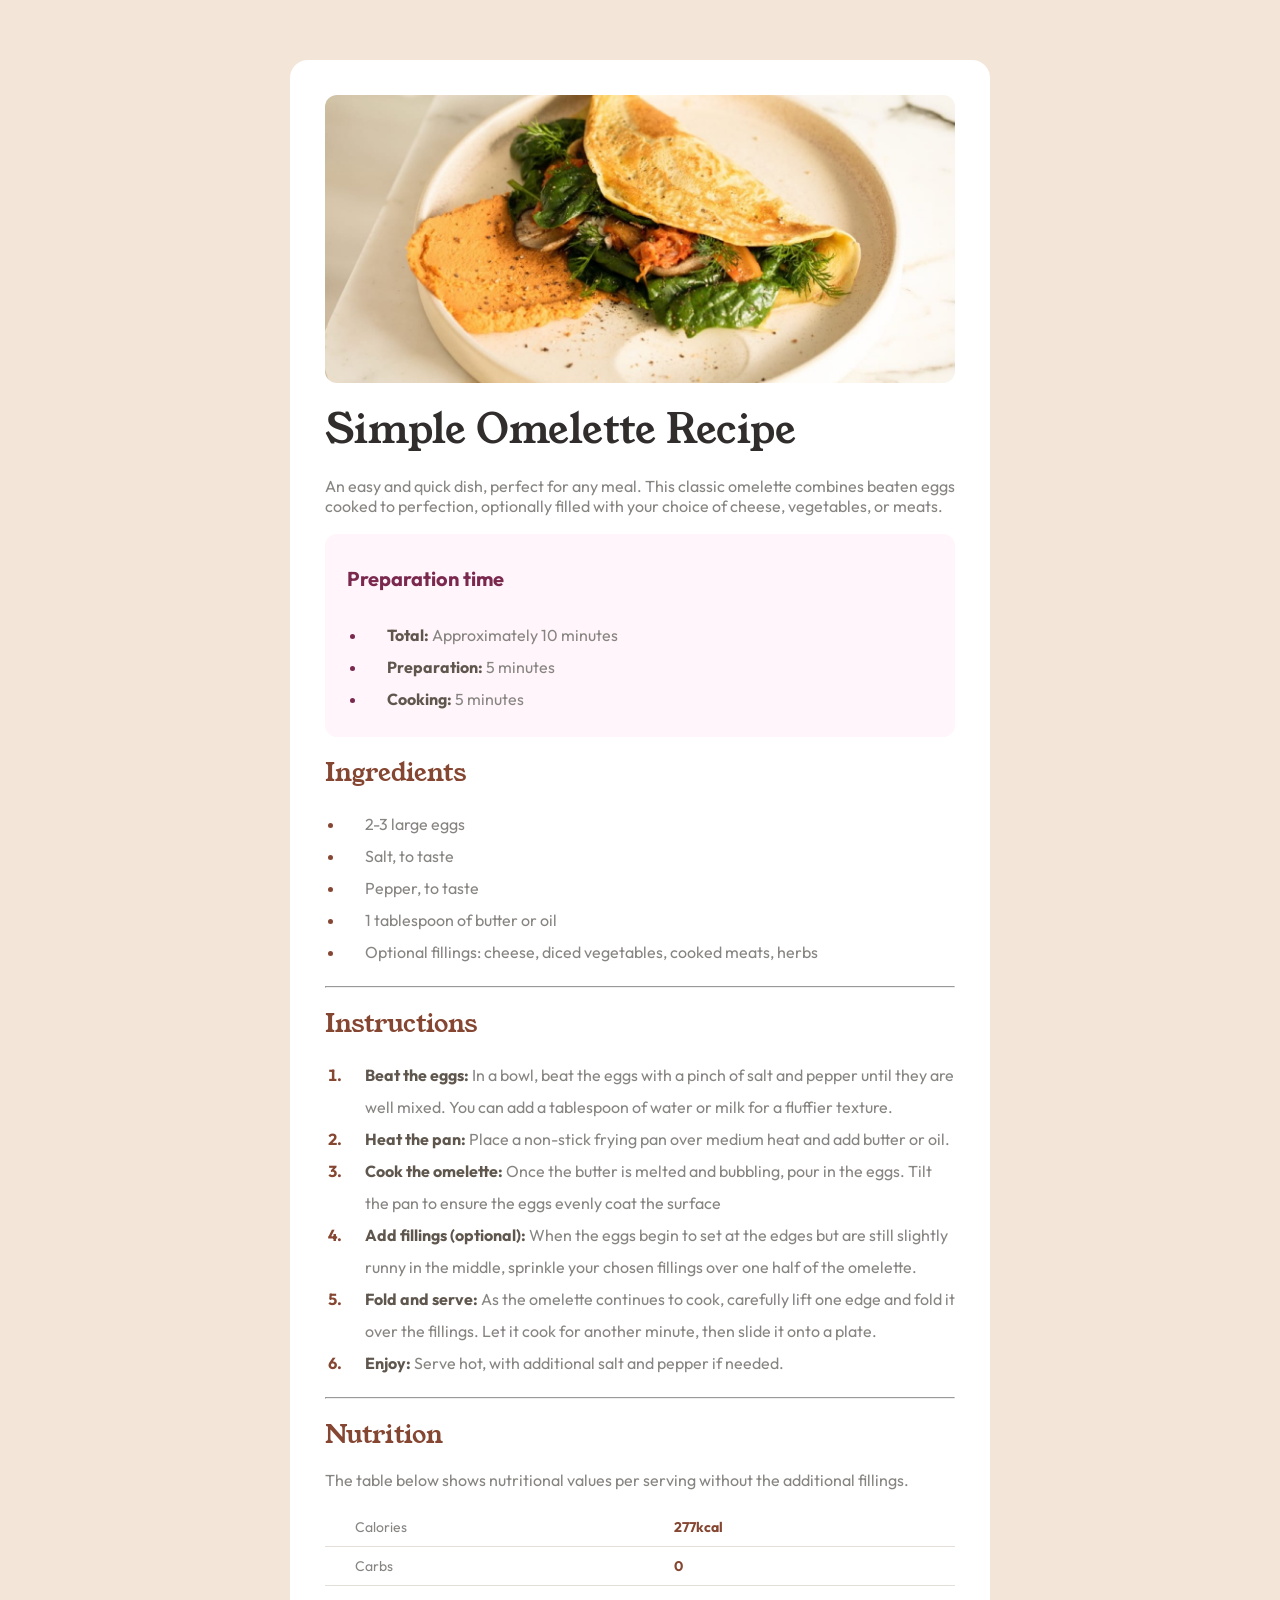
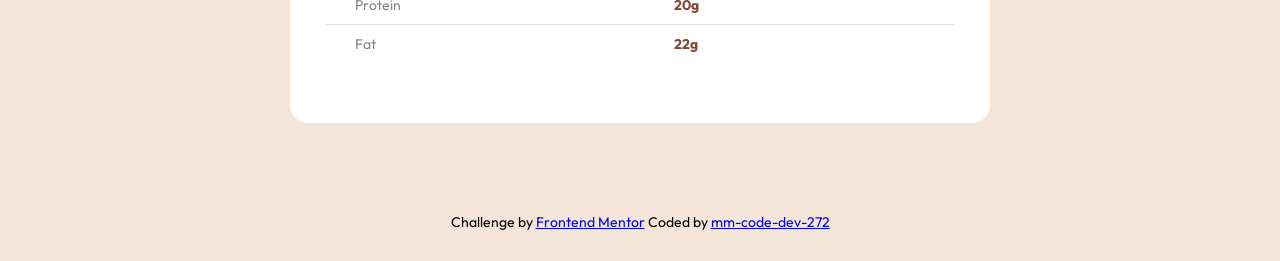
==== 05-recipe-page/recipe-page.html @ 6819e922 "Add new solution" ====
<!DOCTYPE html>
<html lang="en">

<head>
    <meta charset="UTF-8">
    <meta name="viewport" content="width=device-width, initial-scale=1.0">
    <title>Recipe Page</title>
    <link rel="stylesheet" href="styles.css">
    <link rel="icon" href="images/favicon-32x32.png">

    <link rel="preconnect" href="https://fonts.googleapis.com">
    <link rel="preconnect" href="https://fonts.gstatic.com" crossorigin>
    <link href="https://fonts.googleapis.com/css2?family=Young+Serif&display=swap" rel="stylesheet">

    <link rel="preconnect" href="https://fonts.googleapis.com">
    <link rel="preconnect" href="https://fonts.gstatic.com" crossorigin>
    <link href="https://fonts.googleapis.com/css2?family=Outfit:wght@100..900&display=swap" rel="stylesheet">
</head>

<body>
    <main class="container">
        <img class="recipe-image" src="images/image-omelette.jpeg" alt="omelette picture">
        <div class="recipe-title-div">
            <h1 class="recipe-title">Simple Omelette Recipe</h1>
            <p>
                An easy and quick dish, perfect for any meal. This classic omelette combines beaten eggs cooked
                to perfection, optionally filled with your choice of cheese, vegetables, or meats.</p>
        </div>

        <div class="prep-time-div">
            <h3 class="prep-title">Preparation time</h3>
            <ul>
                <li><span style="font-weight: bold;">Total:</span> Approximately 10 minutes</li>
                <li><span style="font-weight: bold;">Preparation:</span> 5 minutes</li>
                <li><span style="font-weight: bold;">Cooking:</span> 5 minutes</li>
            </ul>
        </div>

        <div class="Ingredients">
            <h3 class="titles">Ingredients</h3>
            <ul>
                <li>2-3 large eggs</li>
                <li>Salt, to taste</li>
                <li>Pepper, to taste</li>
                <li>1 tablespoon of butter or oil</li>
                <li>Optional fillings: cheese, diced vegetables, cooked meats, herbs</li>
            </ul>
        </div>

        <hr>

        <div class="Instructions">
            <h3 class="titles">Instructions</h3>
            <ol>
                <li><span style="font-weight: bold;">Beat the eggs:</span>
                    In a bowl, beat the eggs with a pinch of salt and pepper until they are well mixed.
                    You can add a tablespoon of water or milk for a fluffier texture.
                </li>
                <li>
                    <span style="font-weight: bold;">Heat the pan:</span> Place a non-stick frying pan over medium heat
                    and
                    add butter or oil.
                </li>
                <li>
                    <span style="font-weight: bold;">Cook the omelette:</span> Once the butter is melted and bubbling,
                    pour
                    in the eggs.
                    Tilt the pan to ensure the eggs evenly coat the surface
                </li>
                <li>
                    <span style="font-weight: bold;">Add fillings (optional):</span> When the eggs begin to set at the
                    edges
                    but are still slightly
                    runny in the
                    middle, sprinkle your chosen fillings over one half of the omelette.
                </li>
                <li><span style="font-weight: bold;">Fold and serve:</span>
                    As the omelette continues to cook, carefully lift one edge and fold it over the
                    fillings. Let it cook for another minute, then slide it onto a plate.
                </li>
                <li>
                    <span style="font-weight: bold;">Enjoy:</span> Serve hot, with additional salt and pepper if needed.
                </li>
            </ol>
        </div>

        <hr>

        <div class="nutrition">
            <h3 class="titles">Nutrition</h3>
            <p>The table below shows nutritional values per serving without the additional fillings.</p>
            <table>
                <tr>
                    <th>Calories</th>
                    <td>277kcal</td>
                </tr>
                <tr>
                    <th>Carbs</th>
                    <td>0</td>
                </tr>
                <tr>
                    <th>Protein</th>
                    <td>20g</td>
                </tr>
                <tr>
                    <th>Fat</th>
                    <td>22g</td>
                </tr>
            </table>
        </div>

    </main>

    <footer class="attribution">
        Challenge by <a href="https://www.frontendmentor.io?ref=challenge">Frontend Mentor</a>
        Coded by <a href="https://github.com/mm-code-dev272">mm-code-dev-272</a>
    </footer>
</body>

</html>
---- 05-recipe-page/styles.css ----
:root {
    --White: hsl(0, 0%, 100%);

    --Stone100: hsl(30, 54%, 90%);
    --Stone150: hsl(30, 18%, 87%);
    --Stone600: hsl(30, 10%, 34%);
    --Stone900: hsl(24, 5%, 18%);

    --txt-color: hsl(36, 2%, 52%);

    --Brown800: hsl(14, 45%, 36%);

    --Rose800: hsl(332, 51%, 32%);
    --Rose50: hsl(330, 100%, 98%);

    /* (paragraph) */
    --Font-size: 16px;
}

* {
    margin: 0;
    padding: 0;
    box-sizing: border-box;
}

html {
    font-size: 62.5%;
    /* 1rem=10px */
}

body {
    background-color: var(--Stone100);
    display: grid;
    place-items: center;
    font-family: 'Outfit', sans-serif;
}

p {
    font-size: var(--Font-size);
    color: var(--txt-color);
}

span {
    color: var(--Stone600);
}

li {
    padding-inline-start: 2rem;
    font-size: var(--Font-size);
    color: var(--txt-color);
}

ul,
ol {
    line-height: 1.8;
    padding-left: 2rem;
}

.prep-time-div li::marker {
    color: var(--Rose800) !important;
}

.Ingredients li::marker {
    color: var(--Brown800) !important;
}

ol li::marker {
    color: var(--Brown800) !important;
    font-weight: bold;
}

hr {
    color: var(--Stone100) !important;
    margin: 0 2.5rem;
}

.container>div {
    margin: 0 2.5rem;
    display: flex;
    flex-direction: column;
    gap: 1.8rem;
}

.container {
    display: flex;
    flex-direction: column;
    justify-content: left;
    gap: 1.8rem;
    background-color: var(--White);
    max-width: 70rem;

}

.recipe-image {
    width: 100%;
}

.recipe-title {
    font-family: 'Young Serif', sans-serif !important;
    font-weight: 400;
    font-size: 3.5rem;
    color: var(--Stone900);
}

.prep-time-div {
    background-color: var(--Rose50);
    padding: 2.2rem;
    border-radius: 1.2rem;
}

.prep-title {
    color: var(--Rose800);
    font-size: 2rem;
}

.titles {
    font-family: 'Young Serif', sans-serif !important;
    font-weight: 400;
    font-size: 2.5rem;
    color: var(--Brown800);
}

table {
    width: 100%;
    line-height: 2;
    border-collapse: collapse;
}

th,
td {
    text-align: left;
    font-size: 1.4rem;
    border: none;
    border-bottom: 0.1rem solid var(--Stone150);
    padding: 0.5rem 3rem;
}

tr:last-child th {
    border-bottom: none;
}

tr:last-child td {
    border-bottom: none;
}

th {
    font-weight: 400;
    color: var(--txt-color);
}

td {
    font-weight: 700;
    color: var(--Brown800);
}

.nutrition {
    margin-bottom: 2.5rem !important;
}

.attribution {
    display: flex;
    flex-direction: column;
    align-items: center;
    font-size: 1.4rem;
    font-weight: 400;
    margin: 3rem 0;
}

@media(min-width : 767px) {

    ul,
    ol {
        line-height: 2;
        padding-left: 2rem;
    }

    hr {
        color: var(--Stone100) !important;
        margin: 0;
    }

    .container>div {
        margin: 0;
        display: flex;
        flex-direction: column;
        gap: 1.8rem;
    }

    .container {
        display: flex;
        flex-direction: column;
        justify-content: left;
        gap: 1.8rem;
        background-color: var(--White);
        border-radius: 1.8rem;
        padding: 3.5rem;
        max-width: 70rem;
        margin: 6rem 0;
    }

    .recipe-image {
        border-radius: 1.2rem;
        width: 100%;
    }

    .recipe-title {
        font-family: 'Young Serif', sans-serif !important;
        font-weight: 400;
        font-size: 4rem;
        color: var(--Stone900);
    }

    .prep-title {
        color: var(--Rose800);
        font-size: 2rem;
        padding: 1rem 0;
    }

    .nutrition {
        margin-bottom: 0;
    }

    .attribution {
        display: block;
        font-size: 1.4rem;
        font-weight: 400;
        margin: 3rem;
    }
}
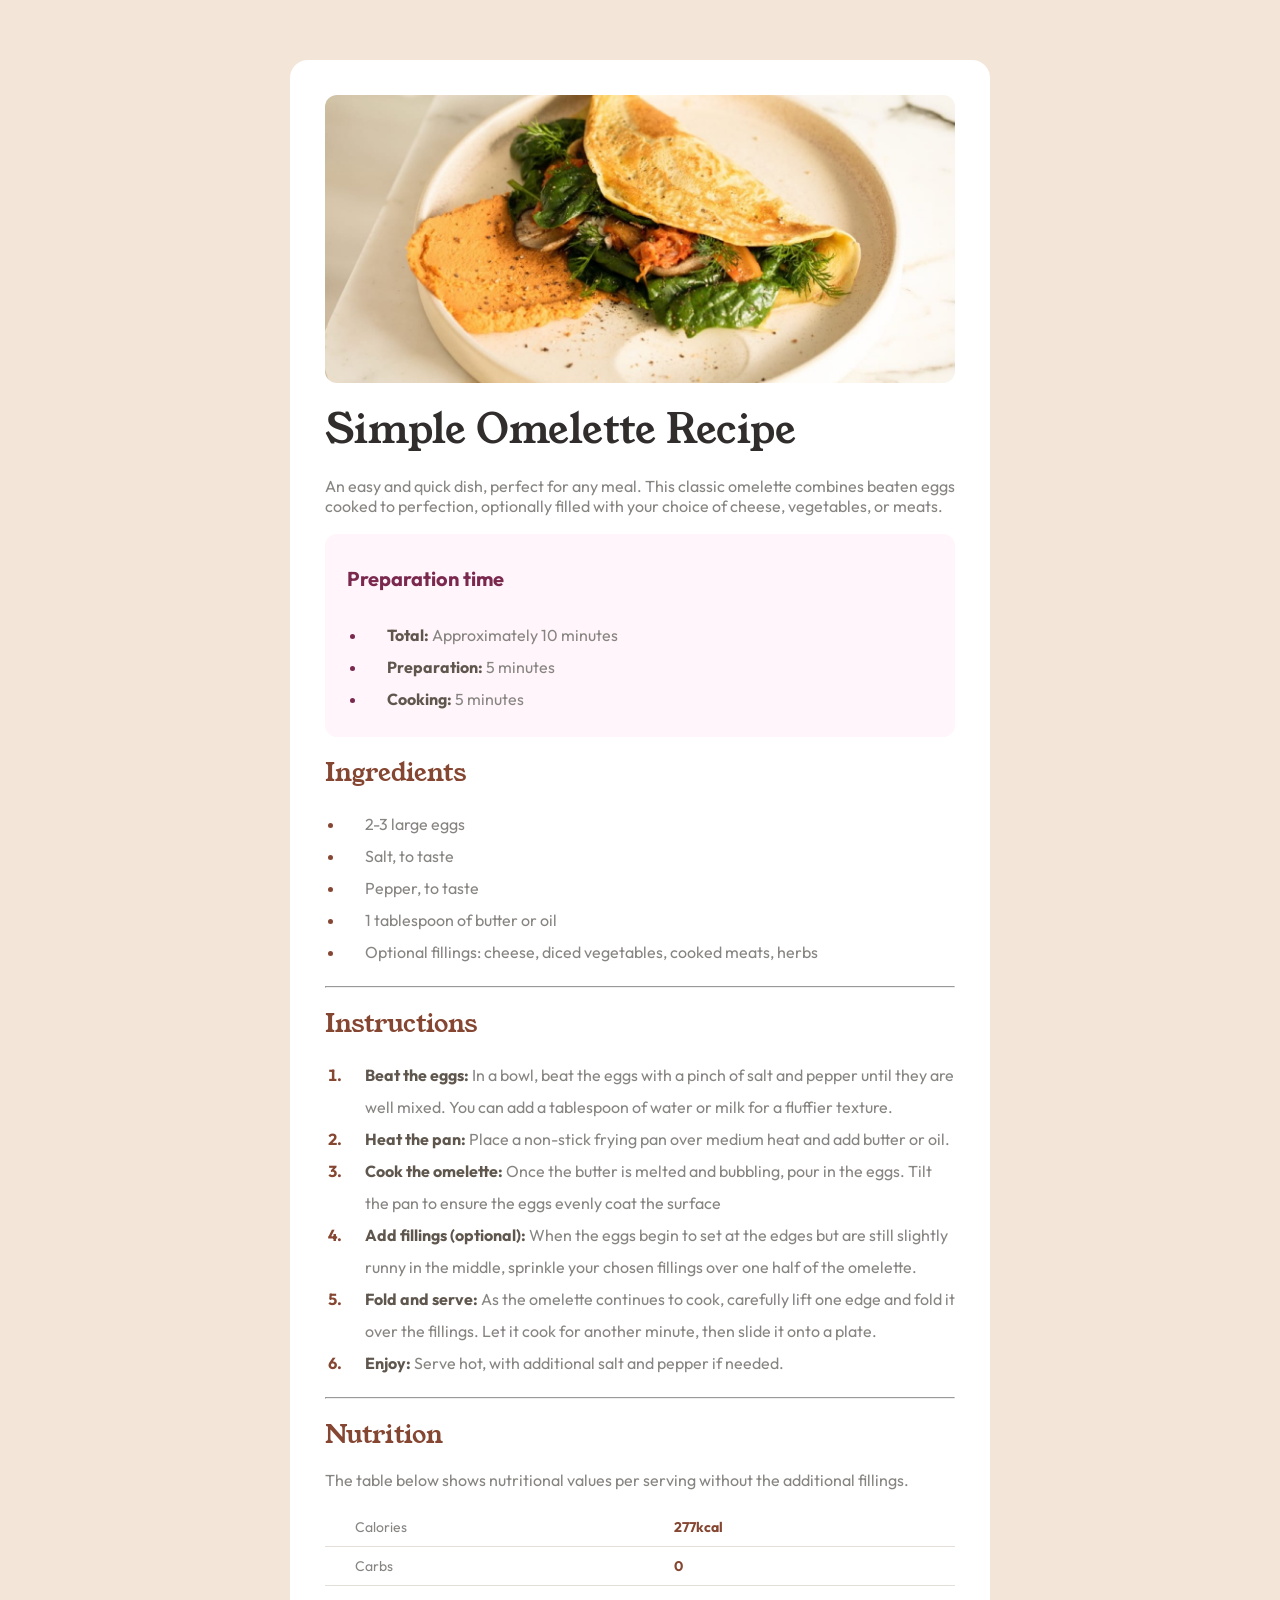
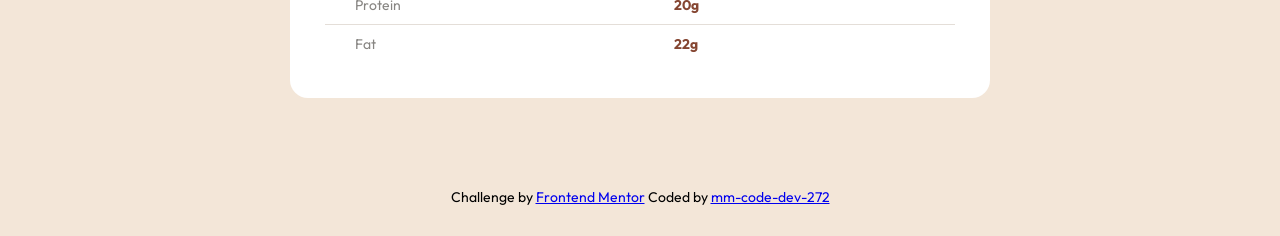
==== commit 93b83841: "Some updates" ====
--- a/05-recipe-page/recipe-page.html
+++ b/05-recipe-page/recipe-page.html
@@ -28,11 +28,11 @@
         </div>
 
         <div class="prep-time-div">
-            <h3 class="prep-title">Preparation time</h3>
+            <h2 class="prep-title">Preparation time</h2>
             <ul>
-                <li><span style="font-weight: bold;">Total:</span> Approximately 10 minutes</li>
-                <li><span style="font-weight: bold;">Preparation:</span> 5 minutes</li>
-                <li><span style="font-weight: bold;">Cooking:</span> 5 minutes</li>
+                <li><span>Total:</span> Approximately 10 minutes</li>
+                <li><span>Preparation:</span> 5 minutes</li>
+                <li><span>Cooking:</span> 5 minutes</li>
             </ul>
         </div>
 
--- a/05-recipe-page/styles.css
+++ b/05-recipe-page/styles.css
@@ -42,6 +42,7 @@
 
 span {
     color: var(--Stone600);
+    font-weight: bold;
 }
 
 li {
@@ -154,7 +155,7 @@
 }
 
 .nutrition {
-    margin-bottom: 2.5rem !important;
+    padding-bottom: 2.5rem;
 }
 
 .attribution {
@@ -217,7 +218,7 @@
     }
 
     .nutrition {
-        margin-bottom: 0;
+        padding-bottom: 0;
     }
 
     .attribution {
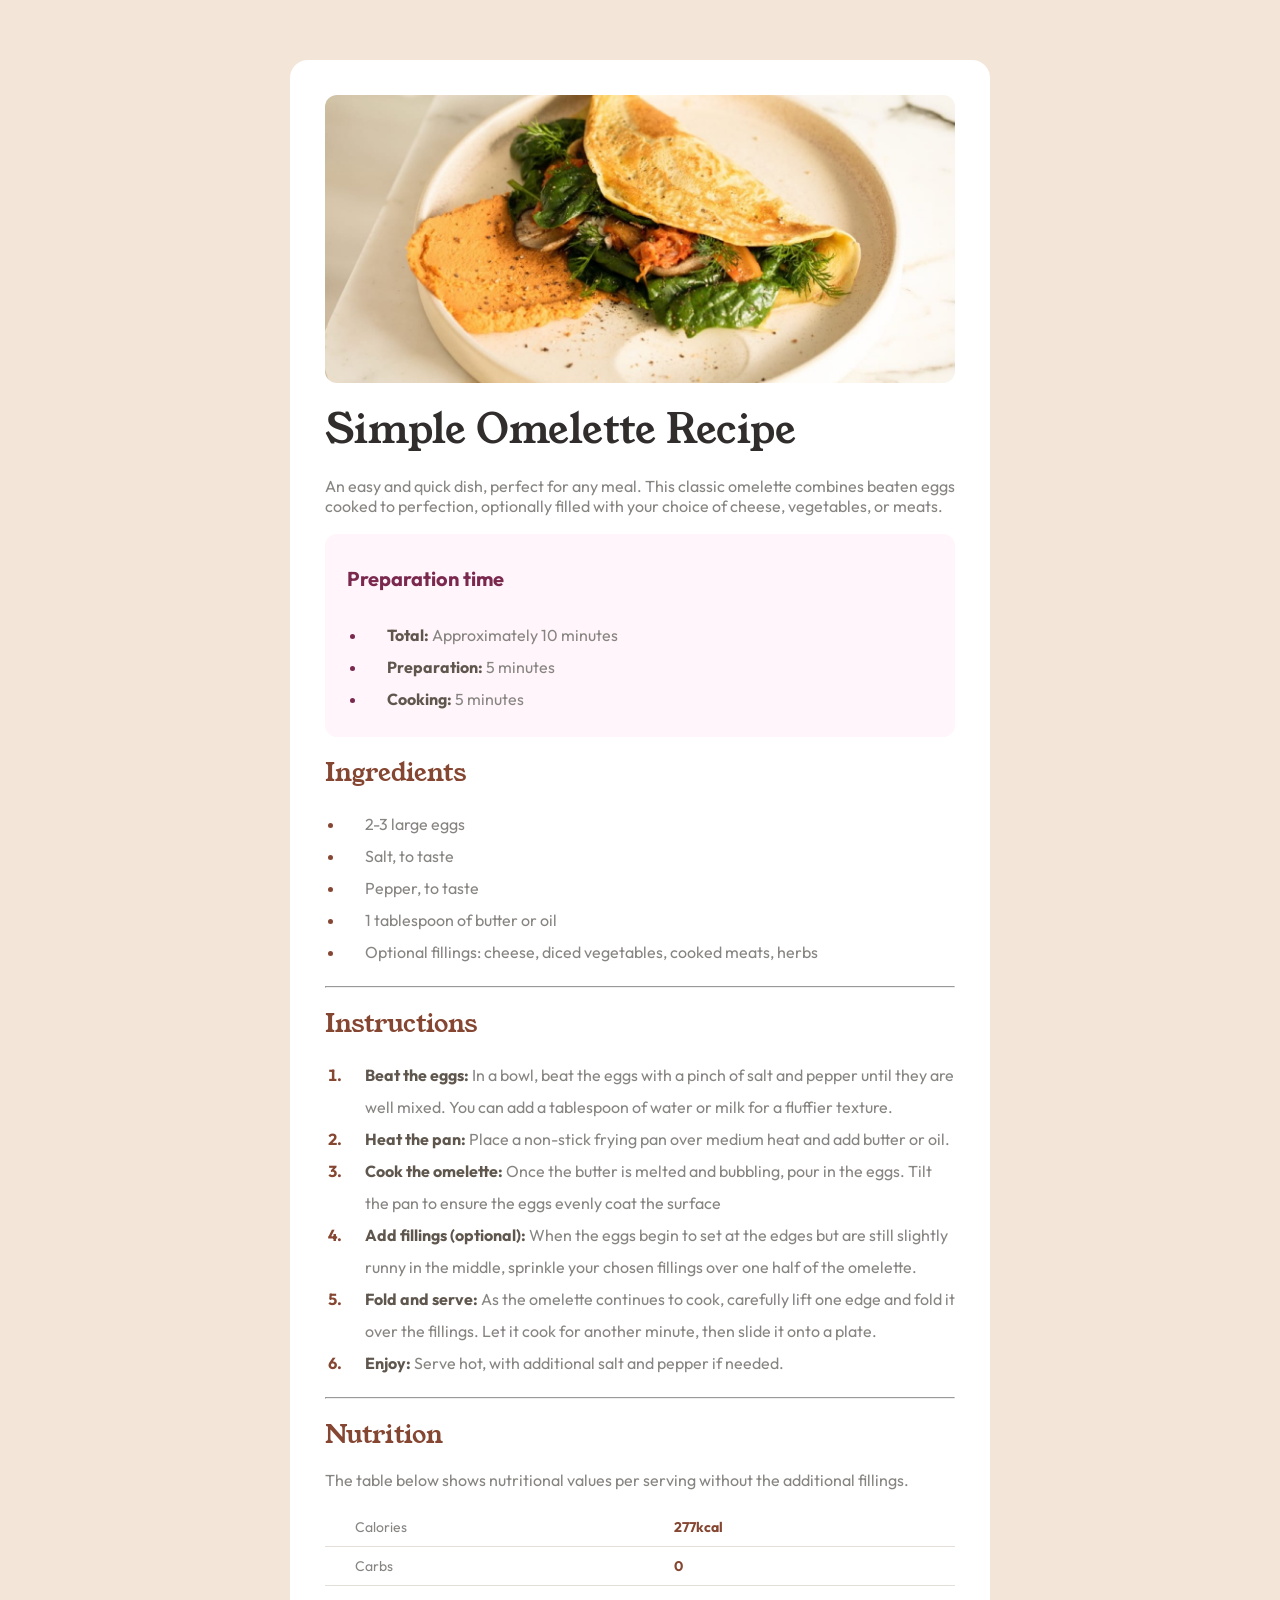
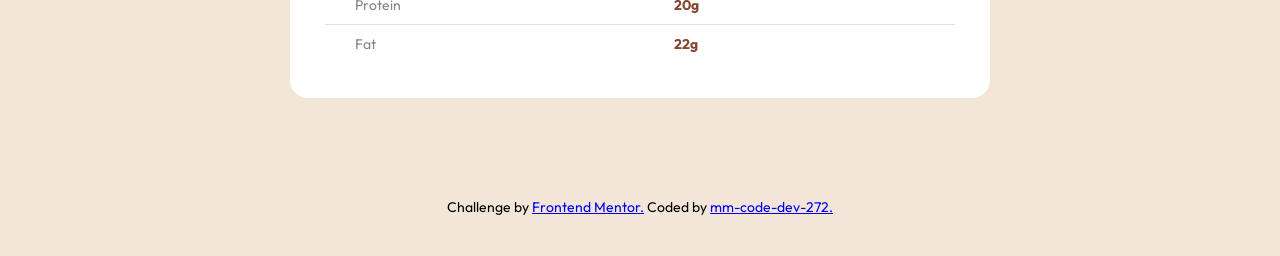
==== commit fe8d234d: "Minor changes to solution 05" ====
--- a/05-recipe-page/recipe-page.html
+++ b/05-recipe-page/recipe-page.html
@@ -112,8 +112,8 @@
     </main>
 
     <footer class="attribution">
-        Challenge by <a href="https://www.frontendmentor.io?ref=challenge">Frontend Mentor</a>
-        Coded by <a href="https://github.com/mm-code-dev272">mm-code-dev-272</a>
+        Challenge by <a href="https://www.frontendmentor.io?ref=challenge">Frontend Mentor.</a>
+        Coded by <a href="https://github.com/mm-code-dev272">mm-code-dev-272.</a>
     </footer>
 </body>
 
--- a/05-recipe-page/styles.css
+++ b/05-recipe-page/styles.css
@@ -160,11 +160,11 @@
 
 .attribution {
     display: flex;
-    flex-direction: column;
+    text-align: center;
     align-items: center;
-    font-size: 1.4rem;
-    font-weight: 400;
-    margin: 3rem 0;
+    font-size: 1rem;
+    font-weight: 400;
+    padding: 1rem;
 }
 
 @media(min-width : 767px) {
